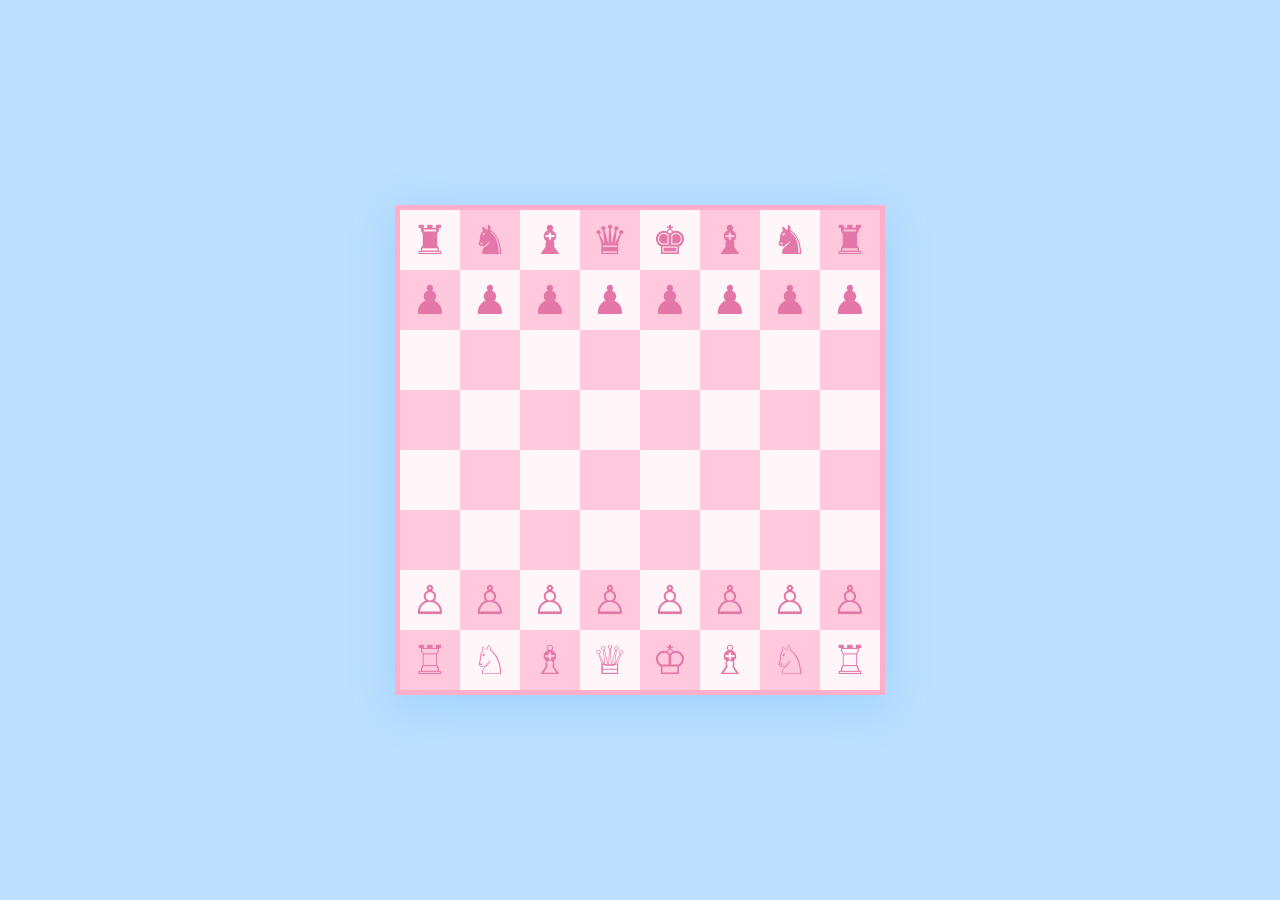
==== Proyecto1_Ajedrez/index.html @ 91eec192 "Implementación del tablero de ajedrez con HTML, CSS y JavaScript; Se añaden estilos y lógica para la" ====
<!DOCTYPE html>
<html lang="es">

<head>
    <!-- Importante para que se vean bien las piezas -->
    <meta charset="UTF-8">
    <meta name="viewport" content="width=device-width, initial-scale=1.0">
    <title>Tablero Ajedrez Automático - Marta González González</title>

    <!-- Enlace al archivo de estilos CSS -->
    <link rel="stylesheet" href="style.css">
</head>

<body>
    <!-- Creamos este único div (tablero) por que es mejor que escribir todas las celdas a mano.
    Ya que con un bucle de JavaScript las podemos generar fácilmente, y además calcula la posición
    y el color de cada casilla (con matemáticas). Además mejora el rendimiento, el div tablero será
    como el "lienzo"-->
    <div id="tablero"></div>

    <!-- Enlace al archivo de JavaScript.
    Se pone al final del body para que cargue después del HTML -->
    <script src="script.js"></script>
</body>

</html>
---- Proyecto1_Ajedrez/style.css ----
/* ESTILOS DEL CUERPO */

/* Centra el tablero en el medio de la pantalla y le da un fondo gris oscuro */
body {
    display: flex;              /* Alinea el contenido */
    justify-content: center;    /* Centra el tablero horizontalmente (izquierda-derecha) */
    align-items: center;        /* Centra el tablero verticalmente (arriba-abajo) */
    height: 100vh;              /* Hace que el body ocupe el 100% de la altura de la ventana */
    background-color: #bde0fe;  /* Define el color de fondo azul pastel de la web */
    margin: 0;                  /* Elimina los márgenes por defecto */
}

/* ESTRUCTURA DEL TABLERO */

/* Configuración de el contenedor principal usando CSS Grid */
#tablero {
    display: grid; /* Convierte el div en una rejilla o cuadrícula */

    /* Crea 8 columnas iguales. Cada una medirá 60 píxeles de ancho */
    grid-template-columns: repeat(8, 60px);

    /* Crea 8 filas iguales. Cada una medirá 60 píxeles de alto */
    grid-template-rows: repeat(8, 60px);

    /* Le pone un borde alrededor de todo el tablero */
    border: 5px solid #ffafcc;  /* Grosor de 5px, estilo sólido y color rosa oscuro */

    box-shadow: 0px 10px 40px 5px #a2d2ff; /* Sombra azul pastel más grande y pronunciada */
}

/* --- ESTILO DE LAS CELDAS INDIVIDUALES --- */

/* Estilo base para CADA casilla que generemos con JavaScript */
.casilla {
    display: flex;              /* Usamos flex para posicionar la pieza dentro de la celda */

    /* Centramos las piezas (emojis) horizontalmente */
    justify-content: center;    /* La pieza queda al centro de su columna */

    /* Centramos las piezas (emojis) verticalmente */
    align-items: center;        /* La pieza queda al centro de su fila */

    /* Hacemos que los emojis sean grandes y legibles */
    font-size: 40px;            /* Tamaño de fuente para que el emoji se vea bien */

    /* Evitamos que el texto/emoji se pueda seleccionar con el ratón, por estética */
    user-select: none;          /* Impide el sombreado azul al hacer clics rápidos */

    /* Color de las piezas (emojis) */
    color: #e378a8;
}

/* --- COLORES DE LAS CASILLAS --- */

/* Clase para las casillas claras (color madera claro) */
.blanca {
    background-color: #fff6f9;  /* Color blanco rosado */
}

/* Clase para las casillas oscuras (color madera oscuro) */
.negra {
    background-color: #ffc8dd;  /* Color rosa pastel */
}
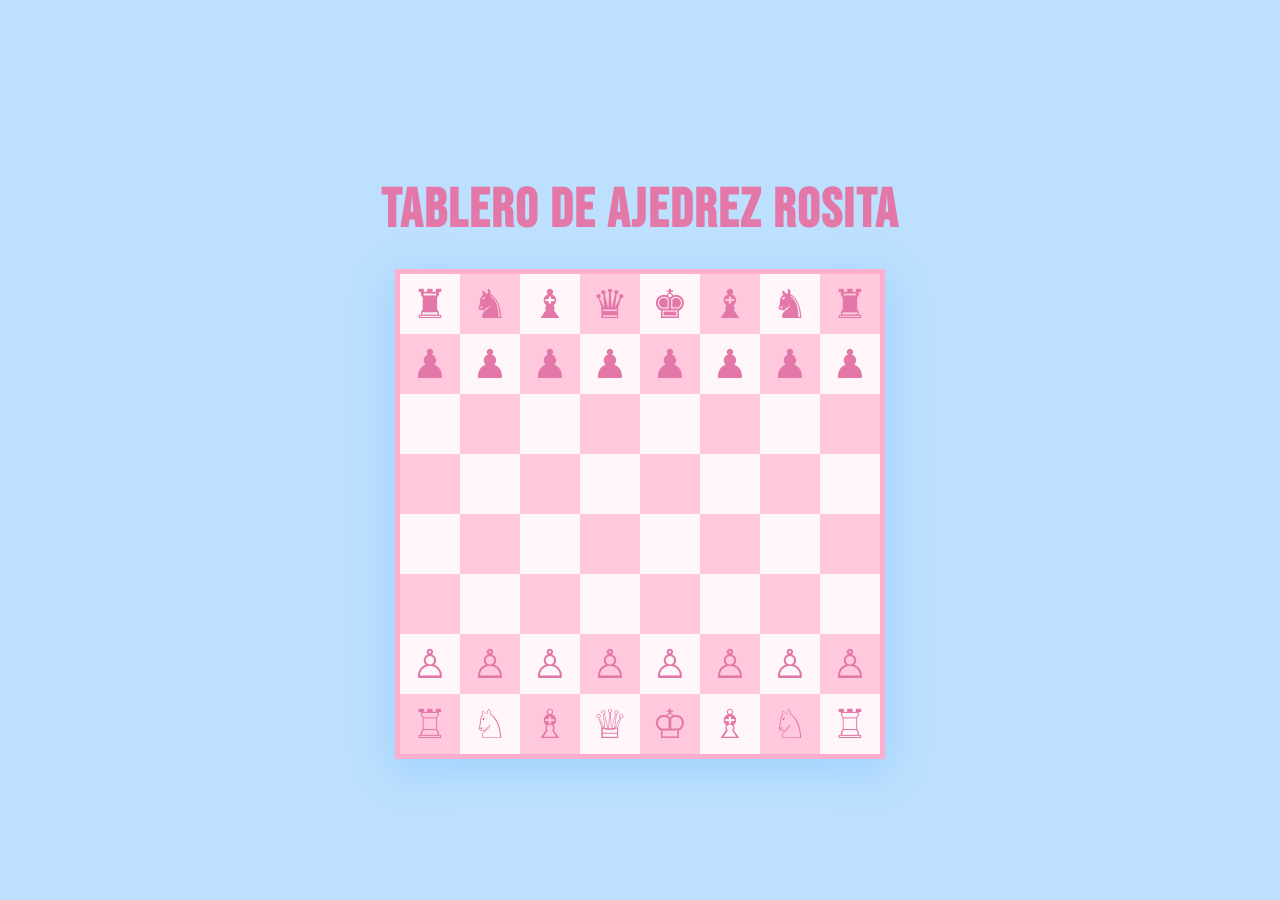
==== commit ec53e73d: "Desarrollo del minijuego y pequeños cambios en el tablero de ajedrez" ====
--- a/Proyecto1_Ajedrez/index.html
+++ b/Proyecto1_Ajedrez/index.html
@@ -7,11 +7,19 @@
     <meta name="viewport" content="width=device-width, initial-scale=1.0">
     <title>Tablero Ajedrez Automático - Marta González González</title>
 
+    <!-- Importamos la fuente Bebas Neue de Google Fonts -->
+    <link rel="preconnect" href="https://fonts.googleapis.com">
+    <link rel="preconnect" href="https://fonts.gstatic.com" crossorigin>
+    <link href="https://fonts.googleapis.com/css2?family=Bebas+Neue&display=swap" rel="stylesheet">
+
     <!-- Enlace al archivo de estilos CSS -->
     <link rel="stylesheet" href="style.css">
 </head>
 
 <body>
+    <!-- Título de la página -->
+    <h1>Tablero de ajedrez rosita</h1>
+
     <!-- Creamos este único div (tablero) por que es mejor que escribir todas las celdas a mano.
     Ya que con un bucle de JavaScript las podemos generar fácilmente, y además calcula la posición
     y el color de cada casilla (con matemáticas). Además mejora el rendimiento, el div tablero será
--- a/Proyecto1_Ajedrez/style.css
+++ b/Proyecto1_Ajedrez/style.css
@@ -3,11 +3,22 @@
 /* Centra el tablero en el medio de la pantalla y le da un fondo gris oscuro */
 body {
     display: flex;              /* Alinea el contenido */
+    flex-direction: column;     /* Ponemos los elementos en columna para que el título quede arriba del tablero */
     justify-content: center;    /* Centra el tablero horizontalmente (izquierda-derecha) */
     align-items: center;        /* Centra el tablero verticalmente (arriba-abajo) */
     height: 100vh;              /* Hace que el body ocupe el 100% de la altura de la ventana */
     background-color: #bde0fe;  /* Define el color de fondo azul pastel de la web */
     margin: 0;                  /* Elimina los márgenes por defecto */
+}
+
+/* ESTILOS DEL TÍTULO */
+
+h1 {
+    font-family: 'Bebas Neue', sans-serif; /* Usamos la fuente que acabamos de importar en el HTML */
+    color: #e378a8;                        /* Le ponemos el mismo rosa oscuro de las piezas para que pegue */
+    font-size: 55px;                       /* Hacemos que el texto sea bastante grande */
+    margin-bottom: 25px;                   /* Dejamos espacio abajo para que el título no toque el tablero */
+    letter-spacing: 2px;                   /* Separamos las letras un poquito para que quede más elegante */
 }
 
 /* ESTRUCTURA DEL TABLERO */
@@ -60,4 +71,4 @@
 /* Clase para las casillas oscuras (color madera oscuro) */
 .negra {
     background-color: #ffc8dd;  /* Color rosa pastel */
-}+}
